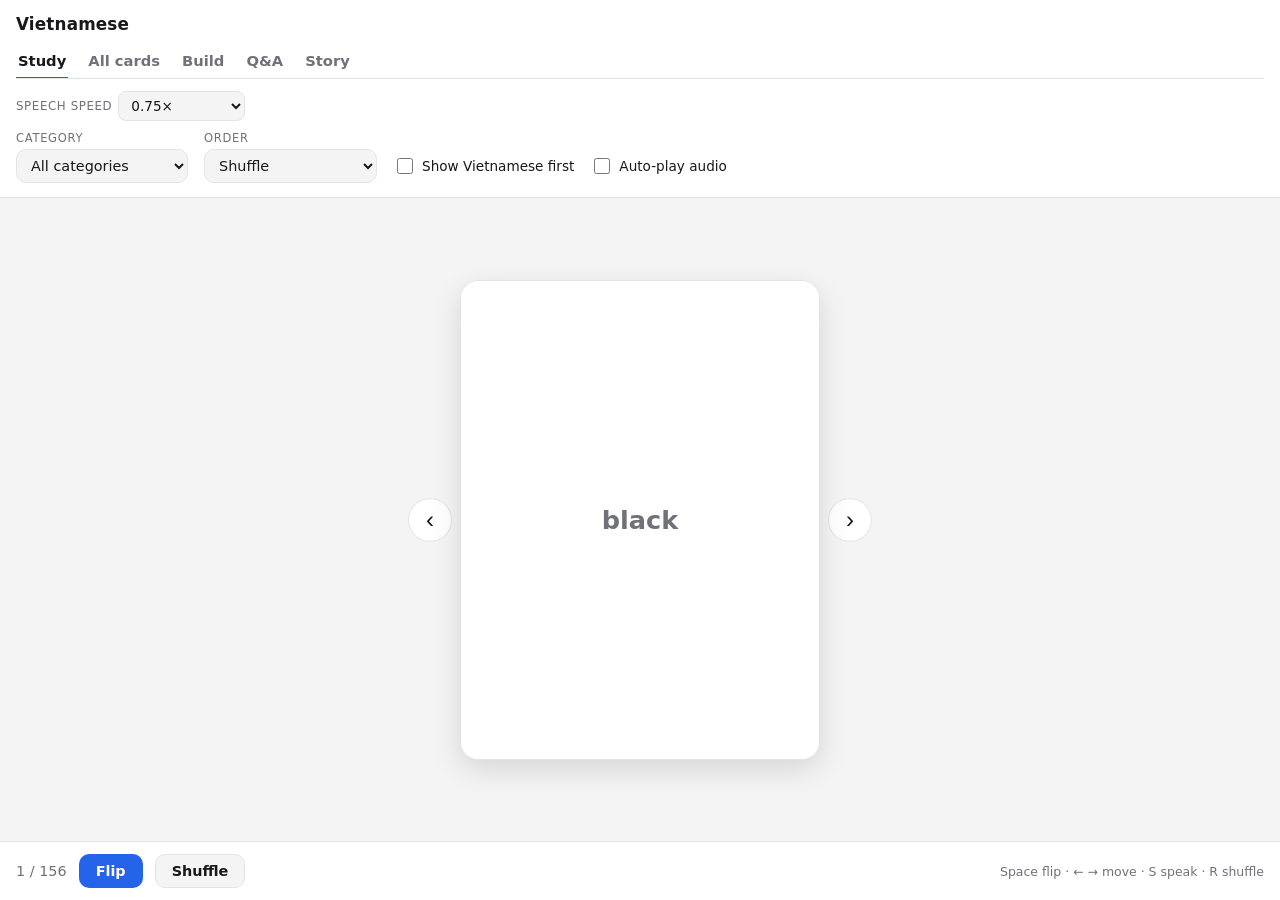
==== vietnamese/index.html @ 993c9a9c "Shorten flashcards heading to 'Vietnamese' Co-Authored-By: Claude Sonnet 5 <noreply@anthropic.com>" ====
<!DOCTYPE html>
<html lang="en">
  <head>
    <meta charset="utf-8" />
    <meta name="viewport" content="width=device-width, initial-scale=1, viewport-fit=cover" />
    <title>Vietnamese</title>
    <meta name="description" content="Picture-and-word flashcards for learning Vietnamese." />
    <meta name="theme-color" content="#2563eb" />
    <link rel="stylesheet" href="styles.css" />
    <link rel="icon" href="data:image/svg+xml,%3Csvg%20xmlns%3D%22http%3A//www.w3.org/2000/svg%22%20viewBox%3D%220%200%20100%20100%22%3E%3Crect%20width%3D%22100%22%20height%3D%22100%22%20rx%3D%2220%22%20fill%3D%22%232563eb%22/%3E%3Ctext%20x%3D%2250%22%20y%3D%2268%22%20font-size%3D%2264%22%20font-family%3D%22system-ui%2Csans-serif%22%20font-weight%3D%22700%22%20fill%3D%22%23fff%22%20text-anchor%3D%22middle%22%3EV%3C/text%3E%3C/svg%3E" />
  </head>
  <body>
    <header class="topbar">
      <h1>Vietnamese</h1>
      <div class="viewtoggle" role="tablist" aria-label="View">
        <button id="viewStudy" class="viewtoggle__btn is-active" type="button" role="tab" aria-selected="true">Study</button>
        <button id="viewAll" class="viewtoggle__btn" type="button" role="tab" aria-selected="false">All cards</button>
        <button id="viewGame" class="viewtoggle__btn" type="button" role="tab" aria-selected="false">Build</button>
        <button id="viewQuestion" class="viewtoggle__btn" type="button" role="tab" aria-selected="false">Q&amp;A</button>
        <button id="viewStory" class="viewtoggle__btn" type="button" role="tab" aria-selected="false">Story</button>
      </div>
      <label class="speed">
        <span>Speech speed</span>
        <select id="ttsRate">
          <option value="0.4">0.4&times; slowest</option>
          <option value="0.5">0.5&times;</option>
          <option value="0.6">0.6&times;</option>
          <option value="0.75" selected>0.75&times;</option>
          <option value="0.9">0.9&times;</option>
          <option value="1">1&times; normal</option>
        </select>
      </label>
      <div class="controls">
        <label>
          Category
          <select id="category"></select>
        </label>
        <label>
          Order
          <select id="order">
            <option value="inorder">In order</option>
            <option value="shuffle" selected>Shuffle</option>
            <option value="random">Random (endless)</option>
          </select>
        </label>
        <label class="check">
          <input type="checkbox" id="wordFirst" />
          Show Vietnamese first
        </label>
        <label class="check">
          <input type="checkbox" id="autoplay" />
          Auto-play audio
        </label>
      </div>
    </header>

    <main class="stage">
      <button class="nav nav--prev" id="prev" aria-label="Previous card">&#8249;</button>

      <div class="scene" id="scene">
        <div class="card" id="card">
          <div class="card__face card__face--front" id="front"></div>
          <div class="card__face card__face--back" id="back"></div>
        </div>
      </div>

      <button class="nav nav--next" id="next" aria-label="Next card">&#8250;</button>

      <p class="empty" id="empty" hidden>No cards match these filters. Try “All”.</p>
    </main>

    <section class="grid" id="grid" hidden></section>

    <section class="game" id="game" hidden></section>

    <section class="qgame" id="qgame" hidden></section>

    <section class="story" id="story" hidden></section>

    <footer class="statusbar">
      <span id="counter">0 / 0</span>
      <button id="flip" class="btn">Flip</button>
      <button id="reshuffle" class="btn">Shuffle</button>
      <span class="hint">Space flip · &larr; &rarr; move · S speak · R shuffle</span>
    </footer>

    <script src="cards.js"></script>
    <script src="sentences.js"></script>
    <script src="stories.js"></script>
    <script src="app.js"></script>
  </body>
</html>
---- vietnamese/styles.css ----
:root {
  --bg: #f4f4f5;
  --panel: #ffffff;
  --text: #18181b;
  --muted: #71717a;
  --border: #e4e4e7;
  --accent: #2563eb;
  --accent-contrast: #ffffff;
  --shadow: 0 10px 30px rgba(0, 0, 0, 0.12);
  --radius: 18px;
}

@media (prefers-color-scheme: dark) {
  :root {
    --bg: #09090b;
    --panel: #18181b;
    --text: #fafafa;
    --muted: #a1a1aa;
    --border: #27272a;
    --accent: #3b82f6;
    --shadow: 0 10px 30px rgba(0, 0, 0, 0.5);
  }
}

* {
  box-sizing: border-box;
}

[hidden] {
  display: none !important;
}

html,
body {
  margin: 0;
  padding: 0;
}

body {
  min-height: 100dvh;
  display: flex;
  flex-direction: column;
  background: var(--bg);
  color: var(--text);
  font-family: ui-sans-serif, system-ui, -apple-system, "Segoe UI", Roboto,
    "Helvetica Neue", Arial, sans-serif;
  -webkit-tap-highlight-color: transparent;
}

/* ---------- Top bar ---------- */
.topbar {
  padding: 14px 16px calc(14px + env(safe-area-inset-top));
  border-bottom: 1px solid var(--border);
  background: var(--panel);
}

.topbar h1 {
  margin: 0 0 10px;
  font-size: 1.05rem;
  font-weight: 700;
  letter-spacing: 0.01em;
}

/* ---------- View tabs ---------- */
.viewtoggle {
  display: flex;
  gap: 18px;
  margin: 0 0 12px;
  border-bottom: 1px solid var(--border);
  overflow-x: auto;
  scrollbar-width: none;
}

.viewtoggle::-webkit-scrollbar {
  display: none;
}

.viewtoggle__btn {
  flex: none;
  font: inherit;
  font-size: 0.92rem;
  font-weight: 600;
  padding: 8px 2px;
  margin-bottom: -1px;
  border: 0;
  border-bottom: 2px solid transparent;
  background: transparent;
  color: var(--muted);
  cursor: pointer;
  white-space: nowrap;
}

.viewtoggle__btn.is-active {
  color: var(--text);
  border-bottom-color: var(--accent);
}

.speed {
  display: inline-flex;
  align-items: center;
  gap: 6px;
  margin: 0 0 10px;
  font-size: 0.74rem;
  text-transform: uppercase;
  letter-spacing: 0.05em;
  color: var(--muted);
}

.speed select {
  font: inherit;
  font-size: 0.85rem;
  padding: 5px 8px;
  border-radius: 8px;
  border: 1px solid var(--border);
  background: var(--bg);
  color: var(--text);
  text-transform: none;
  letter-spacing: 0;
}

.controls {
  display: flex;
  flex-wrap: wrap;
  gap: 10px 16px;
  align-items: end;
}

.controls label {
  display: flex;
  flex-direction: column;
  gap: 4px;
  font-size: 0.72rem;
  text-transform: uppercase;
  letter-spacing: 0.06em;
  color: var(--muted);
}

.controls label.check {
  flex-direction: row;
  align-items: center;
  gap: 6px;
  text-transform: none;
  letter-spacing: 0;
  font-size: 0.85rem;
  color: var(--text);
  padding-bottom: 6px;
}

.controls select {
  font: inherit;
  font-size: 0.9rem;
  padding: 7px 10px;
  border-radius: 10px;
  border: 1px solid var(--border);
  background: var(--bg);
  color: var(--text);
}

.controls input[type="checkbox"] {
  width: 16px;
  height: 16px;
  accent-color: var(--accent);
}

/* ---------- Stage ---------- */
.stage {
  flex: 1;
  display: flex;
  align-items: center;
  justify-content: center;
  gap: 8px;
  padding: 20px 12px;
  position: relative;
}

.scene {
  width: min(78vw, 360px);
  perspective: 1400px;
  touch-action: pan-y;
}

.card {
  position: relative;
  width: 100%;
  aspect-ratio: 3 / 4;
  transform-style: preserve-3d;
  transition: transform 0.38s cubic-bezier(0.4, 0.2, 0.2, 1);
  cursor: pointer;
}

.card.is-flipped {
  transform: rotateY(180deg);
}

/* Used to jump to a new card without animating the un-flip. */
.card.no-anim {
  transition: none;
}

.card__face {
  position: absolute;
  inset: 0;
  backface-visibility: hidden;
  -webkit-backface-visibility: hidden;
  display: flex;
  flex-direction: column;
  align-items: center;
  justify-content: center;
  gap: 14px;
  padding: 22px;
  text-align: center;
  border-radius: var(--radius);
  border: 1px solid var(--border);
  background: var(--panel);
  box-shadow: var(--shadow);
  overflow: hidden;
}

.card__face--back {
  transform: rotateY(180deg);
}

.card__face-inner {
  position: absolute;
  inset: 0;
  display: flex;
  flex-direction: column;
  align-items: center;
  justify-content: center;
  gap: 14px;
  padding: 22px;
  border-radius: var(--radius);
  overflow: hidden;
}

/* Image face */
.card__img {
  position: absolute;
  inset: 0;
  width: 100%;
  height: 100%;
  object-fit: cover;
}

.card__img-fallback {
  font-size: 1.6rem;
  font-weight: 700;
  color: var(--muted);
  padding: 16px;
  word-break: break-word;
}

/* Word face */
.card__emoji {
  font-size: clamp(2.6rem, 12vw, 3.6rem);
  line-height: 1;
}

.card__vi {
  font-size: clamp(1.8rem, 8vw, 2.6rem);
  font-weight: 700;
  line-height: 1.15;
}

.card__en {
  font-size: 1.05rem;
  color: var(--muted);
}

.card__note {
  font-size: 0.82rem;
  color: var(--muted);
  font-style: italic;
  max-width: 26ch;
}

.speak {
  margin-top: 4px;
  font: inherit;
  font-size: 1.25rem;
  line-height: 1;
  width: 48px;
  height: 48px;
  border-radius: 999px;
  border: 1px solid var(--border);
  background: var(--bg);
  color: var(--text);
  cursor: pointer;
}

.speak:active {
  transform: scale(0.94);
}

/* ---------- Nav arrows ---------- */
.nav {
  flex: none;
  width: 44px;
  height: 44px;
  border-radius: 999px;
  border: 1px solid var(--border);
  background: var(--panel);
  color: var(--text);
  font-size: 1.5rem;
  line-height: 1;
  cursor: pointer;
}

.nav:active {
  transform: scale(0.94);
}

.empty {
  position: absolute;
  color: var(--muted);
}

/* ---------- Status bar ---------- */
.statusbar {
  display: flex;
  flex-wrap: wrap;
  align-items: center;
  gap: 12px;
  padding: 12px 16px calc(12px + env(safe-area-inset-bottom));
  border-top: 1px solid var(--border);
  background: var(--panel);
  font-size: 0.9rem;
}

#counter {
  font-variant-numeric: tabular-nums;
  color: var(--muted);
  min-width: 4ch;
}

.btn {
  font: inherit;
  font-weight: 600;
  padding: 8px 16px;
  border-radius: 10px;
  border: 1px solid var(--border);
  background: var(--bg);
  color: var(--text);
  cursor: pointer;
}

.statusbar .btn:first-of-type,
.btn--primary {
  background: var(--accent);
  color: var(--accent-contrast);
  border-color: transparent;
}

.btn:active {
  transform: translateY(1px);
}

.hint {
  margin-left: auto;
  color: var(--muted);
  font-size: 0.78rem;
}

/* ---------- All-cards grid ---------- */
.grid {
  flex: 1;
  min-height: 0;
  overflow-y: auto;
  -webkit-overflow-scrolling: touch;
  padding: 16px 16px calc(24px + env(safe-area-inset-bottom));
}

.grid__group {
  margin-bottom: 22px;
}

.grid__group-title {
  margin: 0 0 8px 2px;
  font-size: 0.72rem;
  font-weight: 700;
  text-transform: uppercase;
  letter-spacing: 0.06em;
  color: var(--muted);
}

.grid__cards {
  display: grid;
  grid-template-columns: repeat(auto-fill, minmax(140px, 1fr));
  gap: 10px;
}

.grid__empty {
  color: var(--muted);
  text-align: center;
  padding: 40px 0;
}

.tile {
  display: flex;
  flex-direction: column;
  align-items: center;
  gap: 3px;
  text-align: center;
  padding: 14px 10px 12px;
  border: 1px solid var(--border);
  border-radius: 14px;
  background: var(--panel);
  box-shadow: var(--shadow);
}

.tile__emoji {
  font-size: 1.9rem;
  line-height: 1;
  margin-bottom: 2px;
}

.tile__vi {
  font-size: 1.1rem;
  font-weight: 700;
  line-height: 1.2;
}

.tile__en {
  font-size: 0.82rem;
  color: var(--muted);
}

.tile__note {
  font-size: 0.72rem;
  font-style: italic;
  color: var(--muted);
}

.tile .speak {
  margin-top: 8px;
  width: 38px;
  height: 38px;
  font-size: 1rem;
}

/* ---------- Build game ---------- */
.game {
  flex: 1;
  min-height: 0;
  overflow-y: auto;
  -webkit-overflow-scrolling: touch;
  display: flex;
  padding: 16px 16px calc(24px + env(safe-area-inset-bottom));
}

.game__inner {
  width: 100%;
  max-width: 540px;
  margin: 0 auto;
  display: flex;
  flex-direction: column;
  gap: 16px;
}

.game__empty {
  margin: auto;
  color: var(--muted);
}

.game__bar {
  font-size: 0.78rem;
  font-weight: 700;
  text-transform: uppercase;
  letter-spacing: 0.06em;
  color: var(--muted);
}

.game__prompt {
  margin: 0;
  font-size: clamp(1.15rem, 4.5vw, 1.5rem);
  font-weight: 700;
  line-height: 1.3;
}

.game__answer {
  display: flex;
  flex-wrap: wrap;
  gap: 8px;
  align-content: flex-start;
  min-height: 68px;
  padding: 12px;
  border: 2px dashed var(--border);
  border-radius: 14px;
}

.game__answer.is-right {
  border-style: solid;
  border-color: #16a34a;
  background: color-mix(in oklab, #16a34a 10%, transparent);
}

.game__answer.is-wrong {
  border-style: solid;
  border-color: #dc2626;
  background: color-mix(in oklab, #dc2626 10%, transparent);
}

.game__placeholder {
  color: var(--muted);
  font-size: 0.9rem;
  align-self: center;
}

.game__bank {
  display: flex;
  flex-wrap: wrap;
  gap: 8px;
}

.gtile {
  display: inline-flex;
  align-items: center;
  gap: 8px;
  padding: 6px 6px 6px 14px;
  border-radius: 12px;
  border: 1px solid var(--border);
  background: var(--panel);
  color: var(--text);
  box-shadow: var(--shadow);
  cursor: pointer;
  user-select: none;
}

.gtile:active {
  transform: translateY(1px);
}

.gtile__main {
  display: inline-flex;
  align-items: center;
  gap: 6px;
  font-size: 1.05rem;
  font-weight: 600;
}

.gtile__emoji {
  font-size: 1.2rem;
  line-height: 1;
}

.gtile__speak {
  flex: none;
  width: 30px;
  height: 30px;
  border-radius: 999px;
  border: 1px solid var(--border);
  background: var(--bg);
  color: var(--text);
  font-size: 0.85rem;
  line-height: 1;
  cursor: pointer;
}

.gtile__speak:active {
  transform: scale(0.9);
}

.game__actions {
  display: flex;
  flex-wrap: wrap;
  align-items: center;
  gap: 10px;
}

.game__praise {
  font-weight: 700;
  color: #16a34a;
}

.game__hint {
  font-size: 0.85rem;
  color: var(--muted);
}

.gtile.is-right {
  border-color: #16a34a;
  background: color-mix(in oklab, #16a34a 12%, var(--panel));
}

.gtile.is-wrong {
  border-color: #dc2626;
  background: color-mix(in oklab, #dc2626 12%, var(--panel));
}

/* ---------- Q&A game ---------- */
.qgame {
  flex: 1;
  min-height: 0;
  overflow-y: auto;
  -webkit-overflow-scrolling: touch;
  display: flex;
  padding: 16px 16px calc(24px + env(safe-area-inset-bottom));
}

.qgame__visual {
  font-size: clamp(3rem, 16vw, 4.5rem);
  line-height: 1.1;
  text-align: center;
}

.qgame__visual--count {
  font-size: clamp(1.6rem, 8vw, 2.4rem);
  word-break: break-word;
}

.qgame__q {
  display: flex;
  align-items: center;
  justify-content: center;
  gap: 10px;
  font-size: clamp(1.3rem, 5vw, 1.7rem);
  font-weight: 700;
}

.qgame__en {
  margin: -8px 0 0;
  text-align: center;
  color: var(--muted);
  font-size: 0.9rem;
}

.qgame__options {
  display: flex;
  flex-direction: column;
  gap: 10px;
}

.gtile--option {
  justify-content: space-between;
  padding: 12px 8px 12px 16px;
  text-align: left;
}

.gtile--option .gtile__vi {
  white-space: normal;
  font-weight: 600;
}

.qgame__gloss {
  margin: -4px 0 0;
  text-align: center;
  font-size: 0.95rem;
  color: var(--text);
}

/* ---------- Story game ---------- */
.story {
  flex: 1;
  min-height: 0;
  overflow-y: auto;
  -webkit-overflow-scrolling: touch;
  display: flex;
  padding: 16px 16px calc(24px + env(safe-area-inset-bottom));
}

.story__play {
  align-self: flex-start;
  font-size: 1rem;
  padding: 10px 20px;
}

.story__toggle {
  align-self: flex-start;
  font-size: 0.82rem;
  padding: 6px 12px;
}

.story__transcript {
  display: flex;
  flex-direction: column;
  gap: 4px;
  padding: 12px 14px;
  border: 1px solid var(--border);
  border-radius: 12px;
  background: var(--bg);
}

.story__line {
  display: flex;
  align-items: center;
  justify-content: space-between;
  gap: 8px;
  font-size: 1rem;
  line-height: 1.4;
}

.story__line.is-key {
  font-weight: 700;
  color: var(--accent);
}

.story__qmeta {
  font-size: 0.72rem;
  font-weight: 700;
  text-transform: uppercase;
  letter-spacing: 0.06em;
  color: var(--muted);
}

@media (max-width: 560px) {
  .hint {
    display: none;
  }
  .nav {
    display: none;
  }
  .scene {
    width: min(86vw, 380px);
  }
  .grid__cards {
    grid-template-columns: repeat(auto-fill, minmax(112px, 1fr));
  }
}
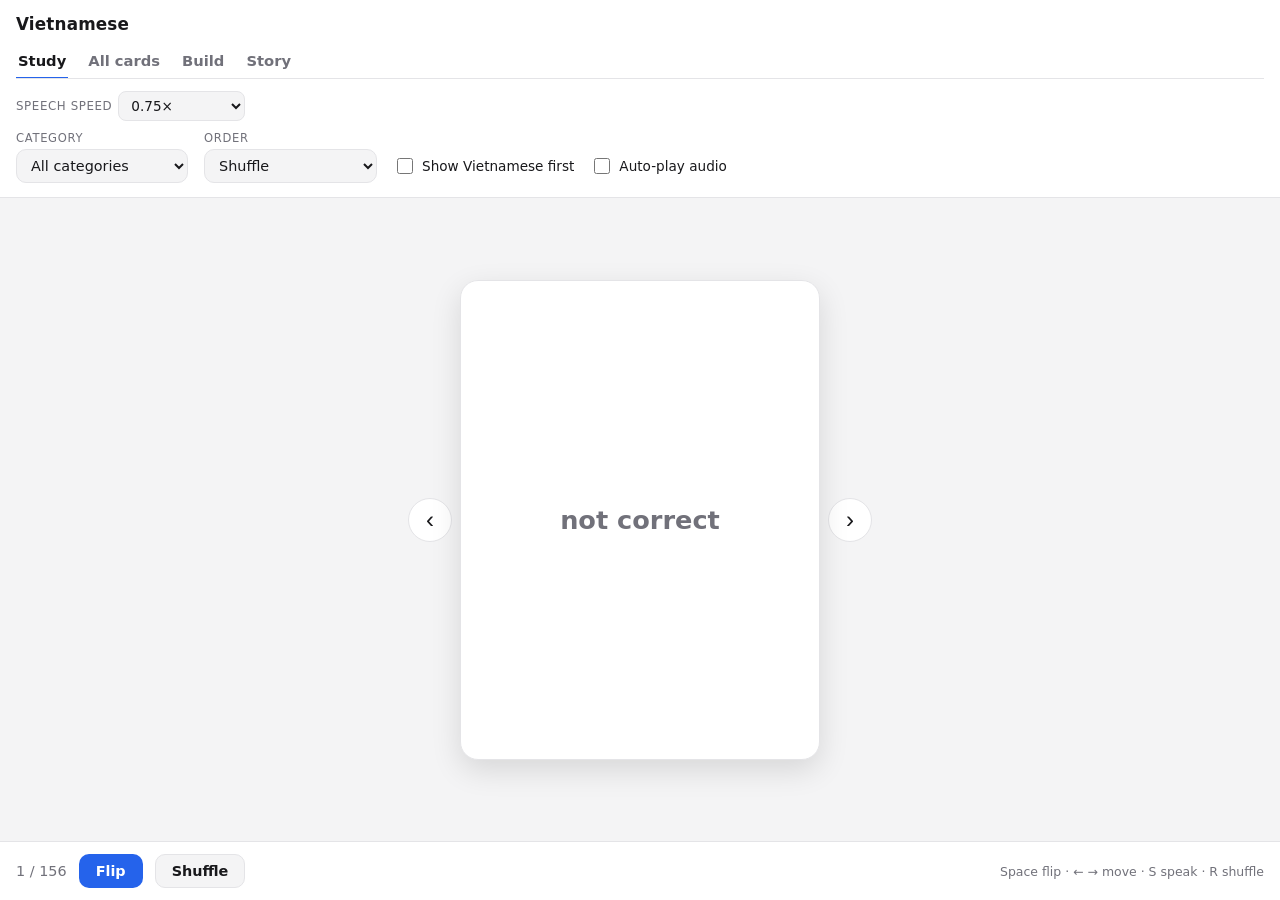
==== commit 1bfa0ce7: "Remove the Q&A view from the Vietnamese app Drops the Q&A tab, its section, the question-game logic " ====
--- a/vietnamese/index.html
+++ b/vietnamese/index.html
@@ -16,7 +16,6 @@
         <button id="viewStudy" class="viewtoggle__btn is-active" type="button" role="tab" aria-selected="true">Study</button>
         <button id="viewAll" class="viewtoggle__btn" type="button" role="tab" aria-selected="false">All cards</button>
         <button id="viewGame" class="viewtoggle__btn" type="button" role="tab" aria-selected="false">Build</button>
-        <button id="viewQuestion" class="viewtoggle__btn" type="button" role="tab" aria-selected="false">Q&amp;A</button>
         <button id="viewStory" class="viewtoggle__btn" type="button" role="tab" aria-selected="false">Story</button>
       </div>
       <label class="speed">
@@ -73,8 +72,6 @@
 
     <section class="game" id="game" hidden></section>
 
-    <section class="qgame" id="qgame" hidden></section>
-
     <section class="story" id="story" hidden></section>
 
     <footer class="statusbar">
--- a/vietnamese/styles.css
+++ b/vietnamese/styles.css
@@ -587,27 +587,7 @@
   background: color-mix(in oklab, #dc2626 12%, var(--panel));
 }
 
-/* ---------- Q&A game ---------- */
-.qgame {
-  flex: 1;
-  min-height: 0;
-  overflow-y: auto;
-  -webkit-overflow-scrolling: touch;
-  display: flex;
-  padding: 16px 16px calc(24px + env(safe-area-inset-bottom));
-}
-
-.qgame__visual {
-  font-size: clamp(3rem, 16vw, 4.5rem);
-  line-height: 1.1;
-  text-align: center;
-}
-
-.qgame__visual--count {
-  font-size: clamp(1.6rem, 8vw, 2.4rem);
-  word-break: break-word;
-}
-
+/* ---------- Q&A row / options (shared with Story) ---------- */
 .qgame__q {
   display: flex;
   align-items: center;
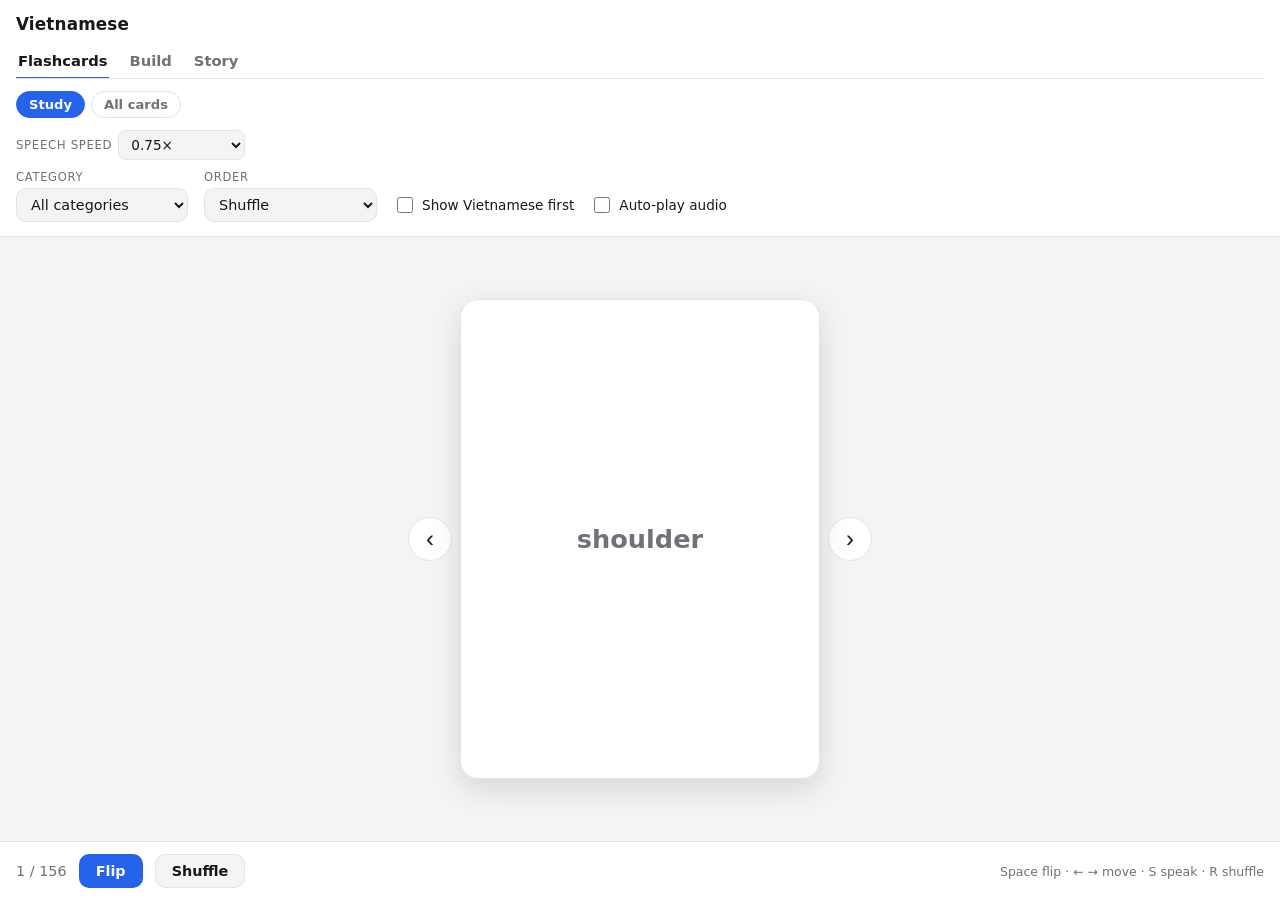
==== commit ab52720e: "Rename Study tab to Flashcards; nest All cards under it The top tab bar is now Flashcards / Build / " ====
--- a/vietnamese/index.html
+++ b/vietnamese/index.html
@@ -13,10 +13,13 @@
     <header class="topbar">
       <h1>Vietnamese</h1>
       <div class="viewtoggle" role="tablist" aria-label="View">
-        <button id="viewStudy" class="viewtoggle__btn is-active" type="button" role="tab" aria-selected="true">Study</button>
-        <button id="viewAll" class="viewtoggle__btn" type="button" role="tab" aria-selected="false">All cards</button>
+        <button id="viewStudy" class="viewtoggle__btn is-active" type="button" role="tab" aria-selected="true">Flashcards</button>
         <button id="viewGame" class="viewtoggle__btn" type="button" role="tab" aria-selected="false">Build</button>
         <button id="viewStory" class="viewtoggle__btn" type="button" role="tab" aria-selected="false">Story</button>
+      </div>
+      <div class="subtoggle" id="cardsSub" role="tablist" aria-label="Flashcards mode" hidden>
+        <button id="subStudy" class="subtoggle__btn is-active" type="button" role="tab" aria-selected="true">Study</button>
+        <button id="subAll" class="subtoggle__btn" type="button" role="tab" aria-selected="false">All cards</button>
       </div>
       <label class="speed">
         <span>Speech speed</span>
--- a/vietnamese/styles.css
+++ b/vietnamese/styles.css
@@ -93,6 +93,32 @@
 .viewtoggle__btn.is-active {
   color: var(--text);
   border-bottom-color: var(--accent);
+}
+
+/* ---------- Flashcards sub-tabs (Study / All cards) ---------- */
+.subtoggle {
+  display: flex;
+  gap: 6px;
+  margin: 0 0 12px;
+}
+
+.subtoggle__btn {
+  font: inherit;
+  font-size: 0.82rem;
+  font-weight: 600;
+  padding: 5px 12px;
+  border: 1px solid var(--border);
+  border-radius: 999px;
+  background: transparent;
+  color: var(--muted);
+  cursor: pointer;
+  white-space: nowrap;
+}
+
+.subtoggle__btn.is-active {
+  background: var(--accent);
+  border-color: var(--accent);
+  color: var(--accent-contrast, #fff);
 }
 
 .speed {
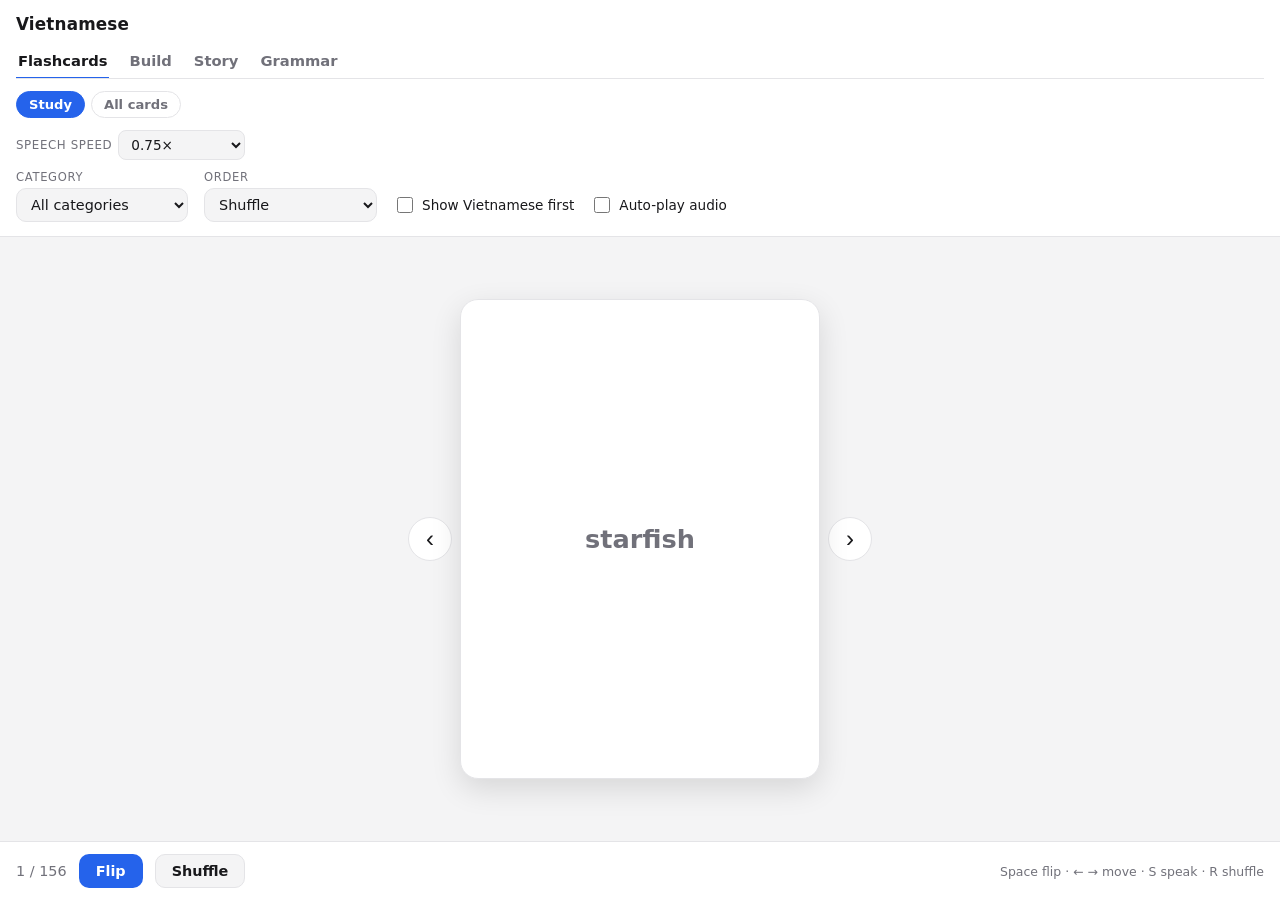
==== commit 2f2eaadb: "Add a Grammar tab: generated study sentences New mode alongside Flashcards / Build / Story. grammar." ====
--- a/vietnamese/index.html
+++ b/vietnamese/index.html
@@ -16,6 +16,7 @@
         <button id="viewStudy" class="viewtoggle__btn is-active" type="button" role="tab" aria-selected="true">Flashcards</button>
         <button id="viewGame" class="viewtoggle__btn" type="button" role="tab" aria-selected="false">Build</button>
         <button id="viewStory" class="viewtoggle__btn" type="button" role="tab" aria-selected="false">Story</button>
+        <button id="viewGrammar" class="viewtoggle__btn" type="button" role="tab" aria-selected="false">Grammar</button>
       </div>
       <div class="subtoggle" id="cardsSub" role="tablist" aria-label="Flashcards mode" hidden>
         <button id="subStudy" class="subtoggle__btn is-active" type="button" role="tab" aria-selected="true">Study</button>
@@ -77,6 +78,8 @@
 
     <section class="story" id="story" hidden></section>
 
+    <section class="grammar" id="grammar" hidden></section>
+
     <footer class="statusbar">
       <span id="counter">0 / 0</span>
       <button id="flip" class="btn">Flip</button>
@@ -87,6 +90,7 @@
     <script src="cards.js"></script>
     <script src="sentences.js"></script>
     <script src="stories.js"></script>
+    <script src="grammar.js"></script>
     <script src="app.js"></script>
   </body>
 </html>
--- a/vietnamese/styles.css
+++ b/vietnamese/styles.css
@@ -488,14 +488,6 @@
   color: var(--muted);
 }
 
-.game__bar {
-  font-size: 0.78rem;
-  font-weight: 700;
-  text-transform: uppercase;
-  letter-spacing: 0.06em;
-  color: var(--muted);
-}
-
 .game__prompt {
   margin: 0;
   font-size: clamp(1.15rem, 4.5vw, 1.5rem);
@@ -701,6 +693,61 @@
 }
 
 .story__qmeta {
+  font-size: 0.72rem;
+  font-weight: 700;
+  text-transform: uppercase;
+  letter-spacing: 0.06em;
+  color: var(--muted);
+}
+
+/* ---------- Grammar (generated study sentences) ---------- */
+.grammar {
+  flex: 1;
+  min-height: 0;
+  overflow-y: auto;
+  -webkit-overflow-scrolling: touch;
+  display: flex;
+  padding: 16px 16px calc(24px + env(safe-area-inset-bottom));
+}
+
+.grammar__title {
+  margin: 0;
+  font-size: 1.15rem;
+  font-weight: 700;
+}
+
+.grammar__point {
+  margin: 0;
+  color: var(--muted);
+  font-size: 0.9rem;
+  line-height: 1.45;
+}
+
+.grammar__sentence {
+  display: flex;
+  align-items: center;
+  gap: 10px;
+  padding: 16px 14px;
+  border: 1px solid var(--border);
+  border-radius: 14px;
+  background: var(--bg);
+}
+
+.grammar__vi {
+  flex: 1;
+  font-size: clamp(1.3rem, 5vw, 1.7rem);
+  font-weight: 700;
+  line-height: 1.3;
+}
+
+.grammar__en {
+  margin: -6px 0 0;
+  color: var(--muted);
+  font-size: 0.95rem;
+}
+
+.grammar__reftitle {
+  margin: 4px 0 0;
   font-size: 0.72rem;
   font-weight: 700;
   text-transform: uppercase;
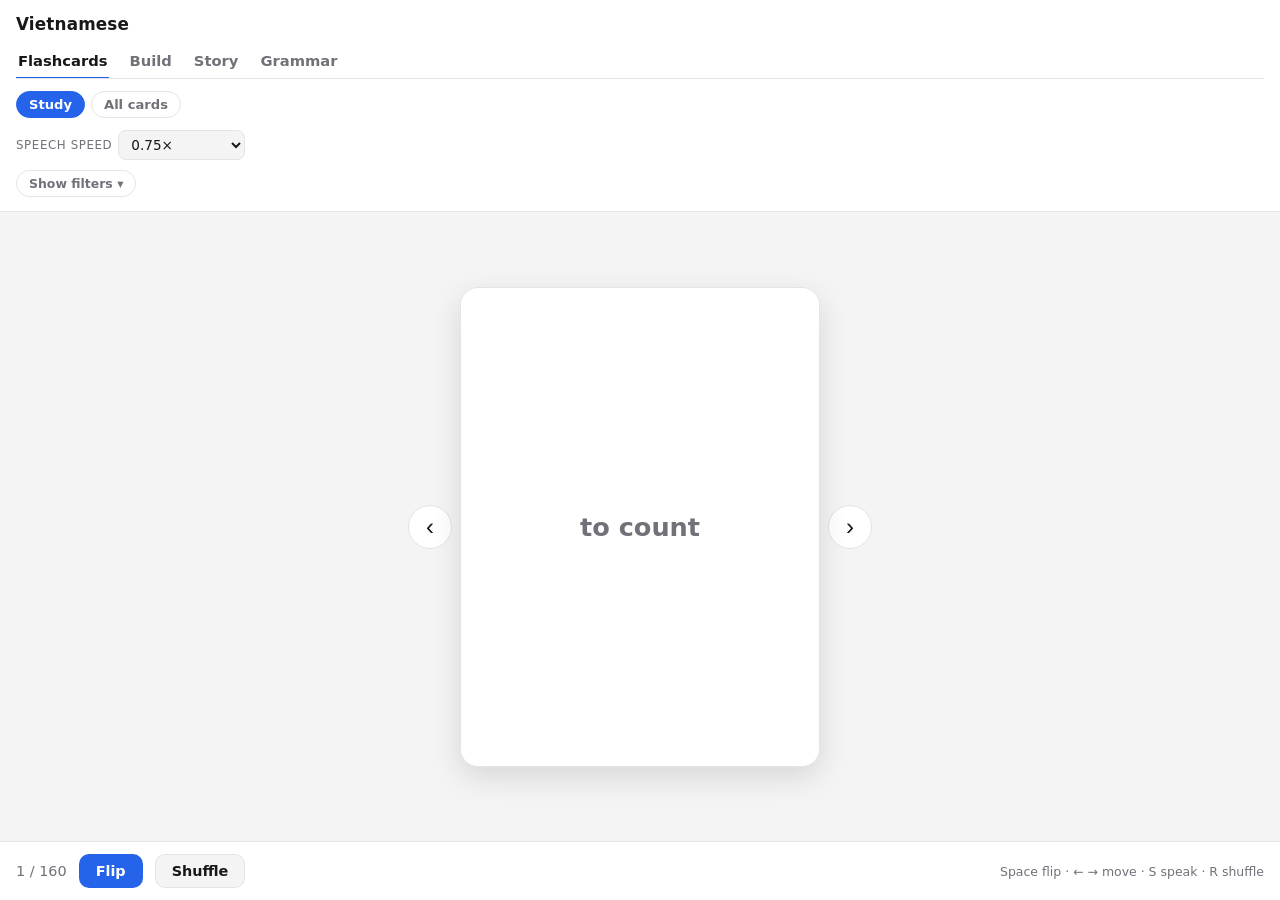
==== commit 2e417aa8: "Flashcards: collapse the Category/Order filters by default The Category/Order/checkbox controls alwa" ====
--- a/vietnamese/index.html
+++ b/vietnamese/index.html
@@ -33,27 +33,32 @@
           <option value="1">1&times; normal</option>
         </select>
       </label>
-      <div class="controls">
-        <label>
-          Category
-          <select id="category"></select>
-        </label>
-        <label>
-          Order
-          <select id="order">
-            <option value="inorder">In order</option>
-            <option value="shuffle" selected>Shuffle</option>
-            <option value="random">Random (endless)</option>
-          </select>
-        </label>
-        <label class="check">
-          <input type="checkbox" id="wordFirst" />
-          Show Vietnamese first
-        </label>
-        <label class="check">
-          <input type="checkbox" id="autoplay" />
-          Auto-play audio
-        </label>
+      <div class="controlsWrap" id="controlsWrap">
+        <button id="filtersToggle" class="filters-toggle" type="button" aria-expanded="false">
+          Show filters &#9662;
+        </button>
+        <div class="controls">
+          <label>
+            Category
+            <select id="category"></select>
+          </label>
+          <label>
+            Order
+            <select id="order">
+              <option value="inorder">In order</option>
+              <option value="shuffle" selected>Shuffle</option>
+              <option value="random">Random (endless)</option>
+            </select>
+          </label>
+          <label class="check">
+            <input type="checkbox" id="wordFirst" />
+            Show Vietnamese first
+          </label>
+          <label class="check">
+            <input type="checkbox" id="autoplay" />
+            Auto-play audio
+          </label>
+        </div>
       </div>
     </header>
 
--- a/vietnamese/styles.css
+++ b/vietnamese/styles.css
@@ -144,6 +144,25 @@
   letter-spacing: 0;
 }
 
+.controlsWrap {
+  display: flex;
+  flex-direction: column;
+  gap: 8px;
+}
+
+.filters-toggle {
+  align-self: flex-start;
+  font: inherit;
+  font-size: 0.78rem;
+  font-weight: 600;
+  padding: 5px 12px;
+  border: 1px solid var(--border);
+  border-radius: 999px;
+  background: transparent;
+  color: var(--muted);
+  cursor: pointer;
+}
+
 .controls {
   display: flex;
   flex-wrap: wrap;
@@ -203,6 +222,7 @@
   width: min(78vw, 360px);
   perspective: 1400px;
   touch-action: pan-y;
+  container-type: inline-size;
 }
 
 .card {
@@ -278,12 +298,12 @@
 
 /* Word face */
 .card__emoji {
-  font-size: clamp(2.6rem, 12vw, 3.6rem);
+  font-size: clamp(2.6rem, 14cqw, 3.6rem);
   line-height: 1;
 }
 
 .card__vi {
-  font-size: clamp(1.8rem, 8vw, 2.6rem);
+  font-size: clamp(1.8rem, 9cqw, 2.6rem);
   font-weight: 700;
   line-height: 1.15;
 }
@@ -710,6 +730,27 @@
   padding: 16px 16px calc(24px + env(safe-area-inset-bottom));
 }
 
+.grammar__pick {
+  display: flex;
+  flex-direction: column;
+  gap: 4px;
+  font-size: 0.72rem;
+  text-transform: uppercase;
+  letter-spacing: 0.06em;
+  color: var(--muted);
+}
+
+.grammar__pick select {
+  font: inherit;
+  font-size: 0.9rem;
+  padding: 7px 10px;
+  border-radius: 10px;
+  border: 1px solid var(--border);
+  background: var(--bg);
+  color: var(--text);
+  max-width: 100%;
+}
+
 .grammar__title {
   margin: 0;
   font-size: 1.15rem;
@@ -756,14 +797,44 @@
 }
 
 @media (max-width: 560px) {
+  /* Fit the Flashcards view in one screen: no page scroll, so a
+     horizontal swipe never fights a vertical scroll gesture. The
+     status bar moves above the card (freeing the bottom edge for
+     safe-area padding), and the card is sized to whatever vertical
+     room is actually left rather than a fixed width. */
+  html,
+  body {
+    height: 100dvh;
+    overflow: hidden;
+  }
+  .statusbar {
+    order: 1;
+    padding: 10px 16px;
+    border-top: none;
+    border-bottom: 1px solid var(--border);
+  }
+  .stage,
+  .grid,
+  .game,
+  .story,
+  .grammar {
+    order: 2;
+  }
   .hint {
     display: none;
   }
   .nav {
     display: none;
   }
+  .stage {
+    min-height: 0;
+    padding: 12px 12px calc(12px + env(safe-area-inset-bottom));
+  }
   .scene {
-    width: min(86vw, 380px);
+    width: auto;
+    height: 100%;
+    max-width: min(86vw, 380px);
+    aspect-ratio: 3 / 4;
   }
   .grid__cards {
     grid-template-columns: repeat(auto-fill, minmax(112px, 1fr));
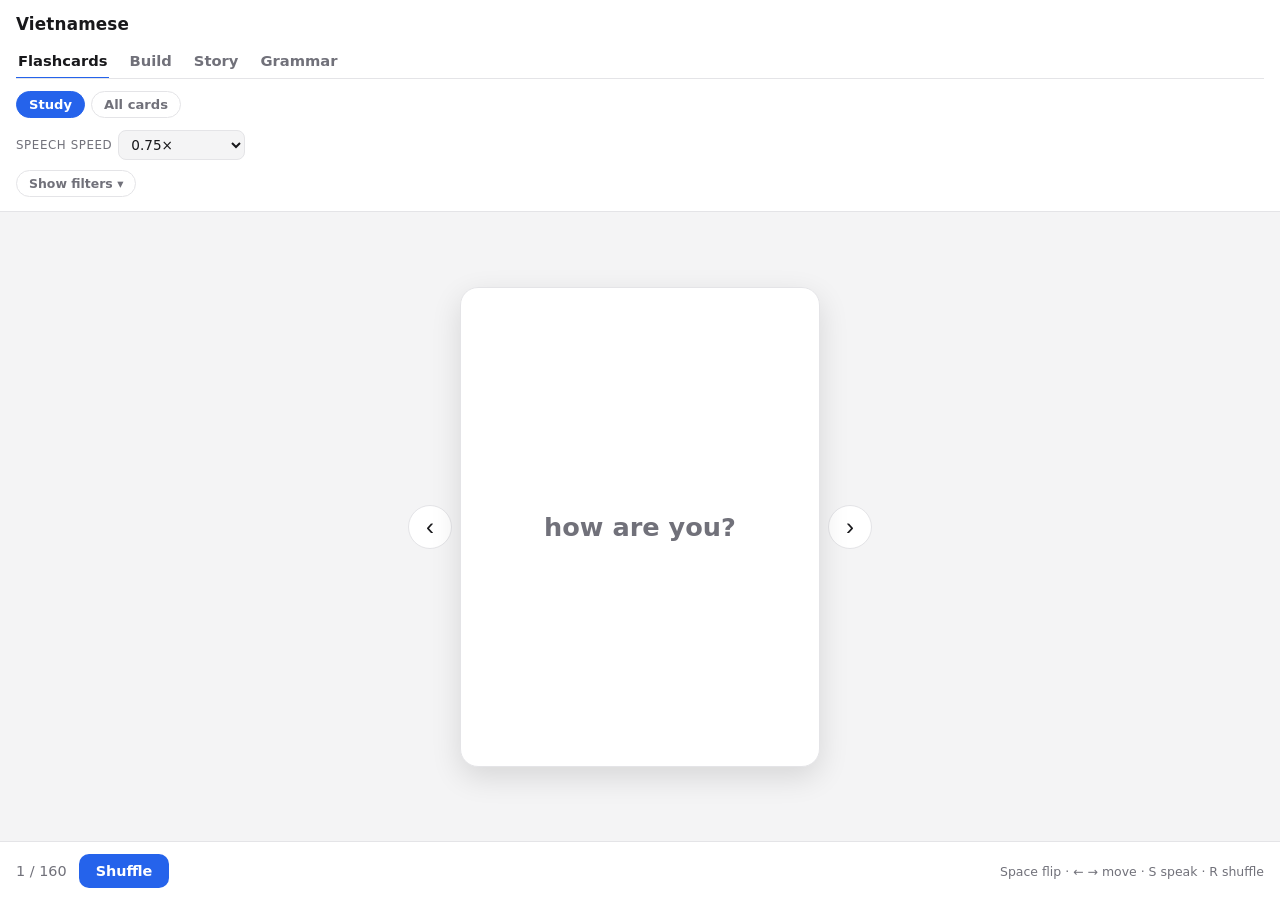
==== commit ea7cfcd4: "Flashcards: move counter/Shuffle beside the card on mobile, drop Flip .nav (prev/next) is already hi" ====
--- a/vietnamese/index.html
+++ b/vietnamese/index.html
@@ -87,7 +87,6 @@
 
     <footer class="statusbar">
       <span id="counter">0 / 0</span>
-      <button id="flip" class="btn">Flip</button>
       <button id="reshuffle" class="btn">Shuffle</button>
       <span class="hint">Space flip · &larr; &rarr; move · S speak · R shuffle</span>
     </footer>
--- a/vietnamese/styles.css
+++ b/vietnamese/styles.css
@@ -798,33 +798,53 @@
 
 @media (max-width: 560px) {
   /* Fit the Flashcards view in one screen: no page scroll, so a
-     horizontal swipe never fights a vertical scroll gesture. The
-     status bar moves above the card (freeing the bottom edge for
-     safe-area padding), and the card is sized to whatever vertical
-     room is actually left rather than a fixed width. */
+     horizontal swipe never fights a vertical scroll gesture. .nav is
+     hidden (swipe replaces it), which frees up the space beside the
+     card — the counter and Shuffle button move there instead of taking
+     their own bottom row, and the card is sized to whatever room is
+     actually left rather than a fixed width. */
   html,
   body {
     height: 100dvh;
     overflow: hidden;
   }
+  /* Its content (counter/Shuffle) is pulled out via fixed positioning
+     below, and .hint is hidden — nothing left to give this a footprint. */
   .statusbar {
-    order: 1;
-    padding: 10px 16px;
-    border-top: none;
-    border-bottom: 1px solid var(--border);
-  }
-  .stage,
-  .grid,
-  .game,
-  .story,
-  .grammar {
-    order: 2;
+    padding: 0;
+    border: none;
+    min-height: 0;
   }
   .hint {
     display: none;
   }
   .nav {
     display: none;
+  }
+  #counter {
+    position: fixed;
+    left: calc(10px + env(safe-area-inset-left));
+    top: 50%;
+    transform: translateY(-50%);
+    font-size: 0.8rem;
+  }
+  #reshuffle {
+    position: fixed;
+    right: calc(10px + env(safe-area-inset-right));
+    top: 50%;
+    transform: translateY(-50%);
+    display: flex;
+    align-items: center;
+    justify-content: center;
+    width: 44px;
+    height: 44px;
+    padding: 0;
+    border-radius: 999px;
+    font-size: 0;
+  }
+  #reshuffle::before {
+    content: "\1F500";
+    font-size: 1.3rem;
   }
   .stage {
     min-height: 0;
@@ -832,9 +852,28 @@
   }
   .scene {
     width: auto;
+    /* Setting both height:100% and max-width alongside aspect-ratio doesn't
+       reconcile into a true contain-fit — whichever constraint clamps the
+       box does so independently, breaking the 3:4 ratio (e.g. a max-width
+       clamp leaves height at its unclamped value instead of resizing to
+       match). Computing height as a single min() up front — capped at the
+       height-equivalent of the width limit — keeps the ratio exact no
+       matter which constraint ends up binding. The width limit also
+       reserves room for the fixed counter/Shuffle beside the card.
+       (Layers here: 86vw/380px old width cap, 100vw-120px side-control
+       reservation, *4/3 converts that width cap to its height-equivalent.) */
+    height: min(100%, calc(min(86vw, 380px, calc(100vw - 120px)) * 4 / 3));
+    aspect-ratio: 3 / 4;
+  }
+  /* .scene alone owns the 3:4 ratio here (derived from height, capped by
+     max-width). Letting .card also compute its own aspect-ratio from a
+     percentage width chained back through .scene's height is exactly the
+     kind of dependency some engines resolve inconsistently — simplest is
+     to just have .card fill the box .scene already settled on. */
+  .card {
+    width: 100%;
     height: 100%;
-    max-width: min(86vw, 380px);
-    aspect-ratio: 3 / 4;
+    aspect-ratio: auto;
   }
   .grid__cards {
     grid-template-columns: repeat(auto-fill, minmax(112px, 1fr));
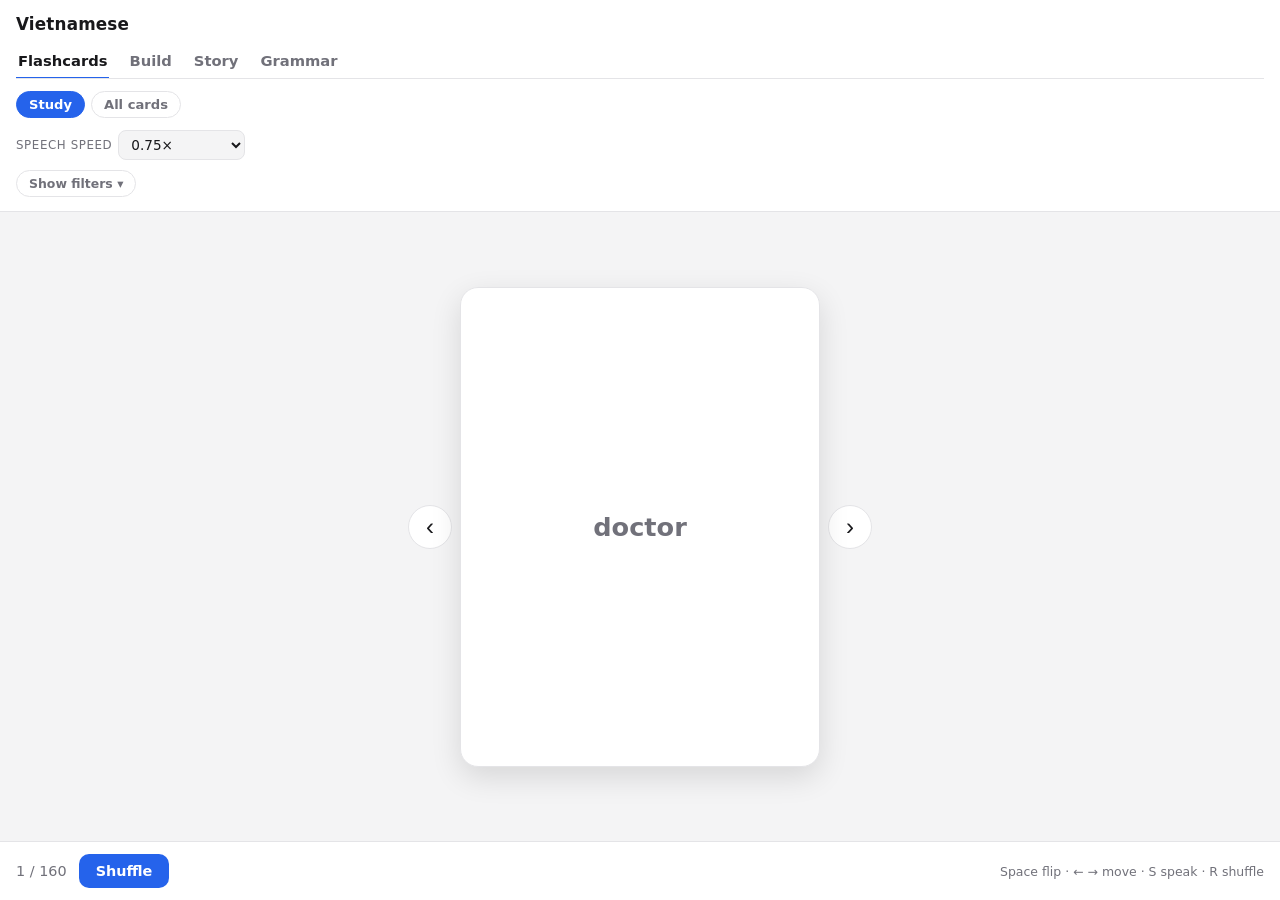
==== commit 35d9ec68: "Flashcards: always auto-play audio, drop the toggle options Removes the "Auto-play audio" and "Show " ====
--- a/vietnamese/index.html
+++ b/vietnamese/index.html
@@ -50,14 +50,6 @@
               <option value="random">Random (endless)</option>
             </select>
           </label>
-          <label class="check">
-            <input type="checkbox" id="wordFirst" />
-            Show Vietnamese first
-          </label>
-          <label class="check">
-            <input type="checkbox" id="autoplay" />
-            Auto-play audio
-          </label>
         </div>
       </div>
     </header>
--- a/vietnamese/styles.css
+++ b/vietnamese/styles.css
@@ -180,17 +180,6 @@
   color: var(--muted);
 }
 
-.controls label.check {
-  flex-direction: row;
-  align-items: center;
-  gap: 6px;
-  text-transform: none;
-  letter-spacing: 0;
-  font-size: 0.85rem;
-  color: var(--text);
-  padding-bottom: 6px;
-}
-
 .controls select {
   font: inherit;
   font-size: 0.9rem;
@@ -199,12 +188,6 @@
   border: 1px solid var(--border);
   background: var(--bg);
   color: var(--text);
-}
-
-.controls input[type="checkbox"] {
-  width: 16px;
-  height: 16px;
-  accent-color: var(--accent);
 }
 
 /* ---------- Stage ---------- */
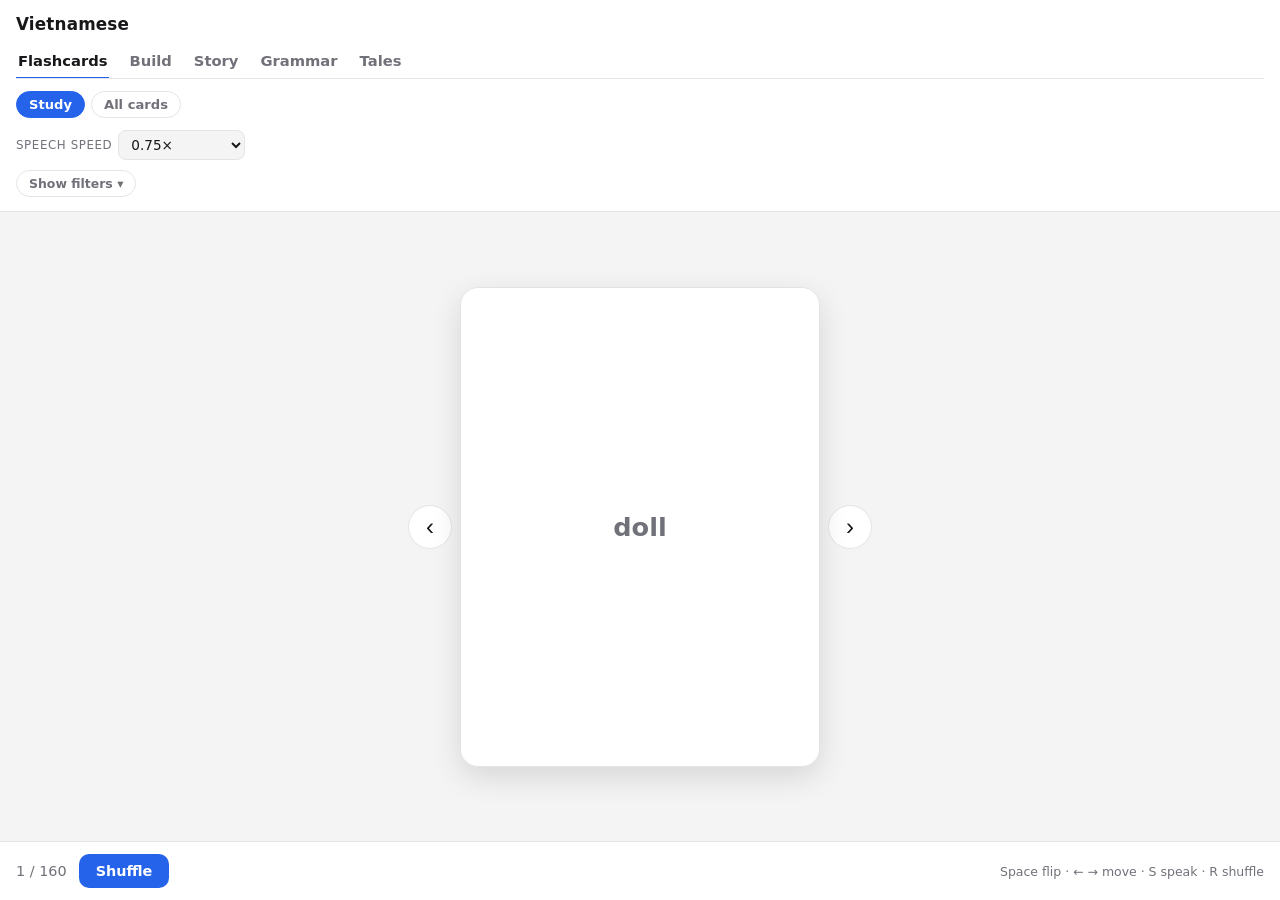
==== commit c0957f2b: "Add a Tales tab: pick a story and read it, no quiz Unlike Story mode (random templates + a comprehen" ====
--- a/vietnamese/index.html
+++ b/vietnamese/index.html
@@ -17,6 +17,7 @@
         <button id="viewGame" class="viewtoggle__btn" type="button" role="tab" aria-selected="false">Build</button>
         <button id="viewStory" class="viewtoggle__btn" type="button" role="tab" aria-selected="false">Story</button>
         <button id="viewGrammar" class="viewtoggle__btn" type="button" role="tab" aria-selected="false">Grammar</button>
+        <button id="viewTales" class="viewtoggle__btn" type="button" role="tab" aria-selected="false">Tales</button>
       </div>
       <div class="subtoggle" id="cardsSub" role="tablist" aria-label="Flashcards mode" hidden>
         <button id="subStudy" class="subtoggle__btn is-active" type="button" role="tab" aria-selected="true">Study</button>
@@ -77,6 +78,8 @@
 
     <section class="grammar" id="grammar" hidden></section>
 
+    <section class="tales" id="tales" hidden></section>
+
     <footer class="statusbar">
       <span id="counter">0 / 0</span>
       <button id="reshuffle" class="btn">Shuffle</button>
@@ -87,6 +90,7 @@
     <script src="sentences.js"></script>
     <script src="stories.js"></script>
     <script src="grammar.js"></script>
+    <script src="tales.js"></script>
     <script src="app.js"></script>
   </body>
 </html>
--- a/vietnamese/styles.css
+++ b/vietnamese/styles.css
@@ -145,13 +145,10 @@
 }
 
 .controlsWrap {
-  display: flex;
-  flex-direction: column;
-  gap: 8px;
+  position: relative;
 }
 
 .filters-toggle {
-  align-self: flex-start;
   font: inherit;
   font-size: 0.78rem;
   font-weight: 600;
@@ -163,11 +160,26 @@
   cursor: pointer;
 }
 
+/* A floating dropdown, not an in-flow panel: opening it never resizes
+   .topbar or .stage, so the card (sized off .stage's height on mobile)
+   never has to resize live. Live-resizing an already-painted 3D-transform
+   element (the flip card) is exactly the kind of thing that's shown itself
+   prone to repaint glitches, so the fix is to not do that at all. */
 .controls {
+  position: absolute;
+  top: calc(100% + 6px);
+  left: 0;
+  right: 0;
+  z-index: 5;
   display: flex;
   flex-wrap: wrap;
   gap: 10px 16px;
   align-items: end;
+  padding: 12px;
+  border: 1px solid var(--border);
+  border-radius: 12px;
+  background: var(--panel);
+  box-shadow: var(--shadow);
 }
 
 .controls label {
@@ -777,6 +789,147 @@
   text-transform: uppercase;
   letter-spacing: 0.06em;
   color: var(--muted);
+}
+
+/* ---------- Tales (pick-a-story reading, no quiz) ---------- */
+.tales {
+  flex: 1;
+  min-height: 0;
+  overflow-y: auto;
+  -webkit-overflow-scrolling: touch;
+  display: flex;
+  padding: 16px 16px calc(24px + env(safe-area-inset-bottom));
+}
+
+.tales__inner {
+  width: 100%;
+  max-width: 540px;
+  margin: 0 auto;
+  display: flex;
+  flex-direction: column;
+  gap: 12px;
+}
+
+.tales__list {
+  display: flex;
+  flex-direction: column;
+  gap: 10px;
+}
+
+.tales__item {
+  display: flex;
+  flex-direction: column;
+  align-items: flex-start;
+  gap: 2px;
+  width: 100%;
+  padding: 14px 16px;
+  border: 1px solid var(--border);
+  border-radius: 14px;
+  background: var(--panel);
+  box-shadow: var(--shadow);
+  color: var(--text);
+  text-align: left;
+  cursor: pointer;
+  font: inherit;
+}
+
+.tales__item:active {
+  transform: translateY(1px);
+}
+
+.tales__item-title {
+  font-size: 1.1rem;
+  font-weight: 700;
+}
+
+.tales__item-titleEn {
+  font-size: 0.85rem;
+  color: var(--muted);
+}
+
+.tales__back {
+  align-self: flex-start;
+  font: inherit;
+  font-size: 0.82rem;
+  font-weight: 600;
+  padding: 6px 14px;
+  border: 1px solid var(--border);
+  border-radius: 999px;
+  background: transparent;
+  color: var(--muted);
+  cursor: pointer;
+}
+
+.tales__title {
+  margin: 0;
+  font-size: 1.3rem;
+  font-weight: 700;
+}
+
+.tales__titleEn {
+  margin: -6px 0 0;
+  color: var(--muted);
+  font-size: 0.95rem;
+}
+
+.tales__transcript {
+  display: flex;
+  flex-direction: column;
+  gap: 10px;
+  padding: 14px;
+  border: 1px solid var(--border);
+  border-radius: 12px;
+  background: var(--bg);
+}
+
+.tales__line {
+  display: flex;
+  align-items: flex-start;
+  justify-content: space-between;
+  gap: 10px;
+}
+
+.tales__line-text {
+  flex: 1;
+}
+
+.tales__line-vi {
+  font-size: 1.15rem;
+  font-weight: 700;
+  line-height: 1.35;
+}
+
+.tales__line-en {
+  margin: 2px 0 0;
+  color: var(--muted);
+  font-size: 0.88rem;
+}
+
+.tales__glossary-title {
+  margin: 4px 0 0;
+  font-size: 0.72rem;
+  font-weight: 700;
+  text-transform: uppercase;
+  letter-spacing: 0.06em;
+  color: var(--muted);
+}
+
+.tales__glossary {
+  display: flex;
+  flex-wrap: wrap;
+  gap: 8px;
+}
+
+.tales__word {
+  padding: 6px 12px;
+  border: 1px solid var(--border);
+  border-radius: 999px;
+  background: var(--bg);
+  font-size: 0.85rem;
+}
+
+.tales__word b {
+  font-weight: 700;
 }
 
 @media (max-width: 560px) {
@@ -833,26 +986,22 @@
     min-height: 0;
     padding: 12px 12px calc(12px + env(safe-area-inset-bottom));
   }
+  /* Sized by JS (sizeSceneForMobile in app.js), not CSS: a chain of
+     percentage/calc-derived heights through .stage -> .scene -> .card ->
+     .card__face -> .card__face-inner -> .card__img (three nested
+     position:absolute; inset:0 layers) has proven unreliable in practice —
+     the card background not filling all the way down on real phones,
+     across multiple attempts at reconciling it in pure CSS. Measuring
+     .stage's actual box in JS and setting .scene's width/height as
+     explicit pixels sidesteps that chain entirely: every layer below it
+     then resolves against a plain pixel size, not a computed one. This is
+     just the pre-JS fallback so there's no flash of an oversized card
+     before the script runs.
+  */
   .scene {
-    width: auto;
-    /* Setting both height:100% and max-width alongside aspect-ratio doesn't
-       reconcile into a true contain-fit — whichever constraint clamps the
-       box does so independently, breaking the 3:4 ratio (e.g. a max-width
-       clamp leaves height at its unclamped value instead of resizing to
-       match). Computing height as a single min() up front — capped at the
-       height-equivalent of the width limit — keeps the ratio exact no
-       matter which constraint ends up binding. The width limit also
-       reserves room for the fixed counter/Shuffle beside the card.
-       (Layers here: 86vw/380px old width cap, 100vw-120px side-control
-       reservation, *4/3 converts that width cap to its height-equivalent.) */
-    height: min(100%, calc(min(86vw, 380px, calc(100vw - 120px)) * 4 / 3));
+    width: min(86vw, 380px);
     aspect-ratio: 3 / 4;
   }
-  /* .scene alone owns the 3:4 ratio here (derived from height, capped by
-     max-width). Letting .card also compute its own aspect-ratio from a
-     percentage width chained back through .scene's height is exactly the
-     kind of dependency some engines resolve inconsistently — simplest is
-     to just have .card fill the box .scene already settled on. */
   .card {
     width: 100%;
     height: 100%;
